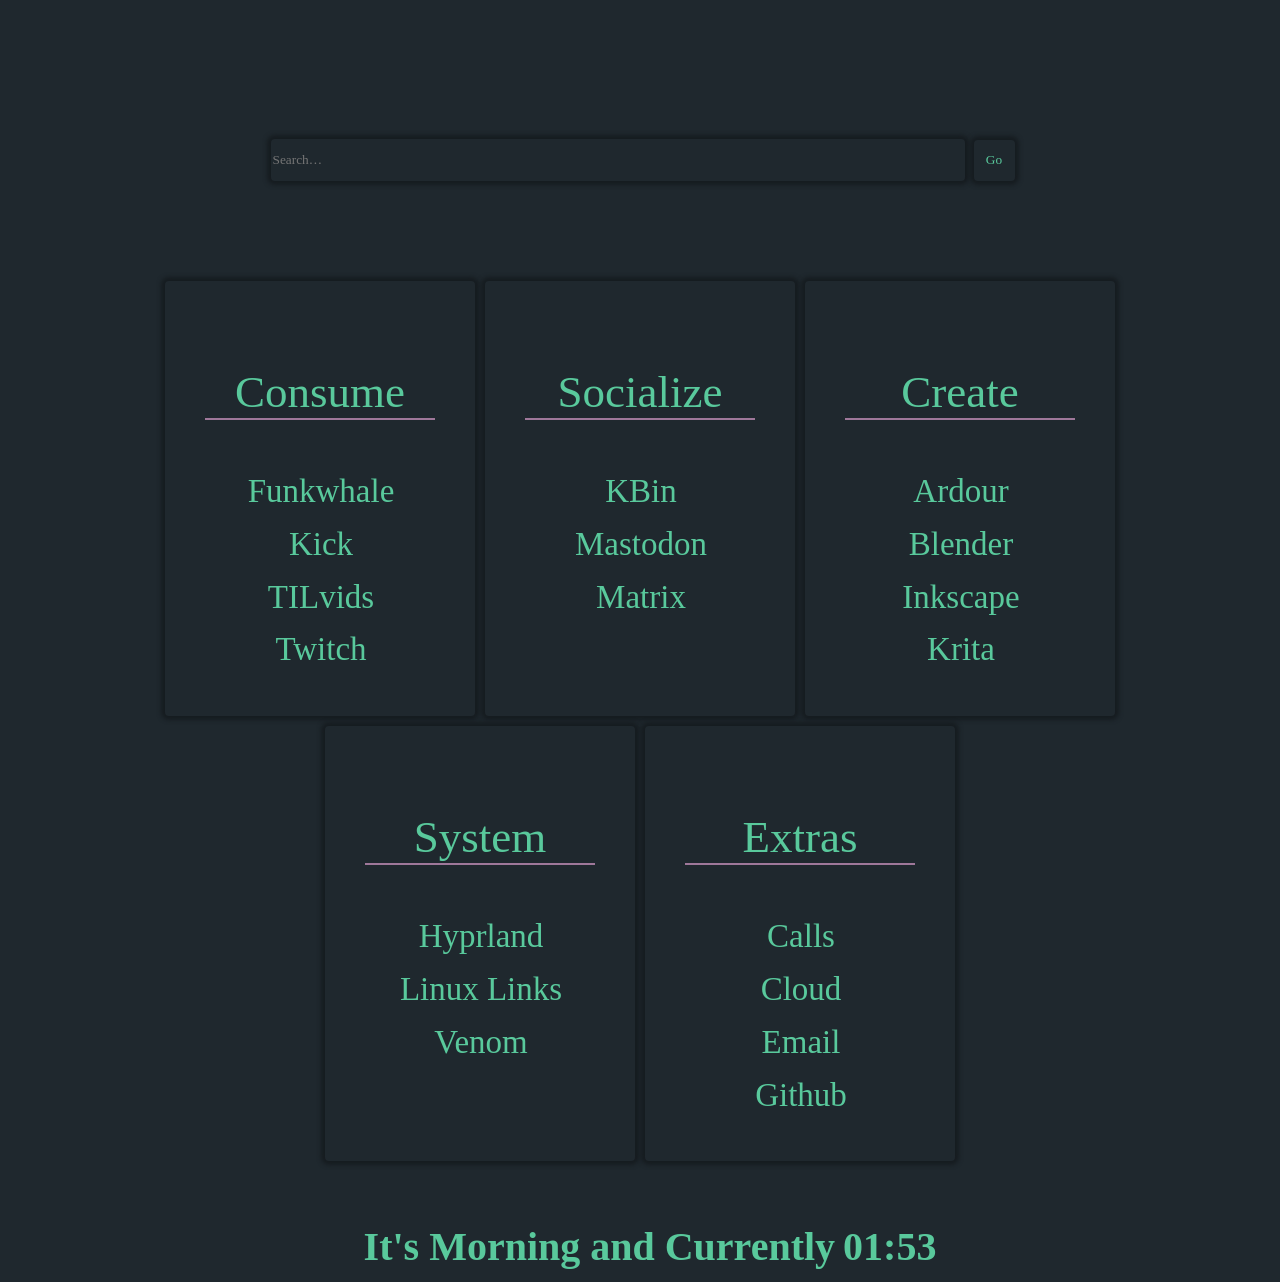
==== index.html @ 931ee43d "Add files via upload" ====
<!DOCTYPE html>
<html lang="en">
    <head>
        <meta charset="UTF-8">
        <meta name="viewport" content="width=device-width, initial-scale=1.0">
        <link rel="stylesheet" href="style.css">
	<link rel="icon" type="image/x-icon" href="favicon.ico">
        <link href="https://fonts.googleapis.com/css2?family=Barlow&display=swap" rel="stylesheet"> 
        <link href="https://fonts.googleapis.com/css2?family=Overpass+Mono:wght@300&display=swap" rel="stylesheet"> 
        <title>Launch Pad</title>
    </head>
    <body>
      <br/><br/>
      <div class="search_box">
          <form method="get" id="search" action="https://duckduckgo.com/">
            <input type="text" name="q" placeholder="Search…">
            <button type="submit">Go</button>
          </form>
        </div>
          <div class="lists">
            <div class="watch">
                <p class="list_title" id="w">Consume</p>
                <a href="https://network.funkwhale.audio/dashboards/d/overview/funkwhale-network-overview?orgId=1&refresh=2h">Funkwhale</a>
		<a href="https://kick.com">Kick</a>
                <a href="https://tilvids.com/home">TILvids</a>
                <a href="https://www.twitch.tv">Twitch</a>
            </div>
            <div class="social">
                <p class="list_title" id="s">Socialize</p>
		<a href="http://kbin.social">KBin</a>
                <a href="https://defcon.social/home">Mastodon</a>
                <a href="https://cinny.hackliberty.org">Matrix</a>
                
            </div>
            <div class="dev">
                <p class="list_title" id="d">Create</p>
		<a href="https://ardour.org">Ardour</a>
                <a href="https://www.blender.org">Blender</a>
		<a href="https://inkscape.org">Inkscape</a>
		<a href="https://krita.org/en/">Krita</a>
            </div>
            <div class="linux">
                <p class="list_title" id="l">System</p>
		<a href="https://hyprland.org">Hyprland</a>
                <a href="http://www.linuxlinks.com">Linux Links</a>
                <a href="https://venomlinux.org">Venom</a>
            </div>
            <div class="other">
                <p class="list_title" id="e">Extras</p>
		<a href="https://mumble.disroot.org">Calls</a>
                <a href="https://cloud.disroot.org/apps/dashboard/#/">Cloud</a>
                <a href="https://webmail.disroot.org/?_task=mail&_mbox=INBOX">Email</a>
                <a href="https://github.com/">Github</a>
            </div>
        </div>
        </br> </br> </br>
        <div class="info">
           <h1 id="greeting"></h1>&nbsp;&nbsp;
           <h1 id="time"></h1>
        </div>
        <script async type="text/javascript" src="script.js"></script>
    </body>
</html>
---- style.css ----
*{
    font-family: GohuFont Nerd Font;
}

body {
    background-color: #1F282E;
}

.search_box {
    display: flex;
    margin-top: 90px;
    vertical-align: center;
    justify-content: center;
}



button {
    background-color: #1F282E;
    color: #59C99C;
    box-shadow: 0 0 4px 4px #161c20;
    border-radius: 4px;
    border: none;
    height: 41px;
    width: 41px;
    margin-top: 5px;
}

input[type=text] {
    width: 690px;
    height: 40px;
    margin: 5px;
    background-color: #1F282E;
    color: #59C99C;
    box-shadow: 0 0 4px 4px #161c20;
    border-radius: 4px;
    border: none;
}

input:focus {
    width: 690px;
    height: 40px;
    margin: 5px;
    background-color: #1F282E;
    color: #59C99C;
    box-shadow: 0 0 4px 4px #161c20;
    border-radius: 4px;
    border: none;
}

.info {
    display: flex;
    justify-content: center;
    flex-direction: row;
    margin-left: 20px;
    line-height: 0;
}

#greeting, #time {
    font-size: 40px;
    color: #59C99C;
}

@media all and (max-width: 600px) {
    .info {
        justify-content: center;
        align-items: center;
        margin-left: 0px;
        margin-top: 30px;
    }
}
.list_title
{
    font-size: 45px;
    border-bottom: solid 2px #9F789A;
}
.lists {
    display: flex;
    margin-top: 90px;
    flex-wrap: wrap;
    vertical-align: center;
    justify-content: center;
}
.watch, .social, .dev, .linux, .other {
    display: flex;
    flex-direction: column;
    text-align: center;
    background-color: #1F282E;
    box-shadow: 0 0 4px 4px #161c20;
    border-radius: 4px;
    margin: 5px;
    width: 230px;
    padding: 40px;
}

a {
    transition: color 0.3s ease;
}
a:visited, a:link, a:active {
    color: #59C99C;
    text-decoration: none;
    font-size: 33px;
    text-indent: 2px;
    line-height: 1.6;
}
a:hover {
    color: #59C99C;
    text-decoration: underline;
}
#w,#s,#d,#l,#e
{
    color: #59C99C;
}
#mode {
   filter: invert(100%) sepia(0%) saturate(1620%) hue-rotate(8deg) brightness(94%) contrast(88%)
}
#mode:hover {
    filter: invert(56%) sepia(45%) saturate(6917%) hue-rotate(173deg) brightness(96%) contrast(82%) !important
}
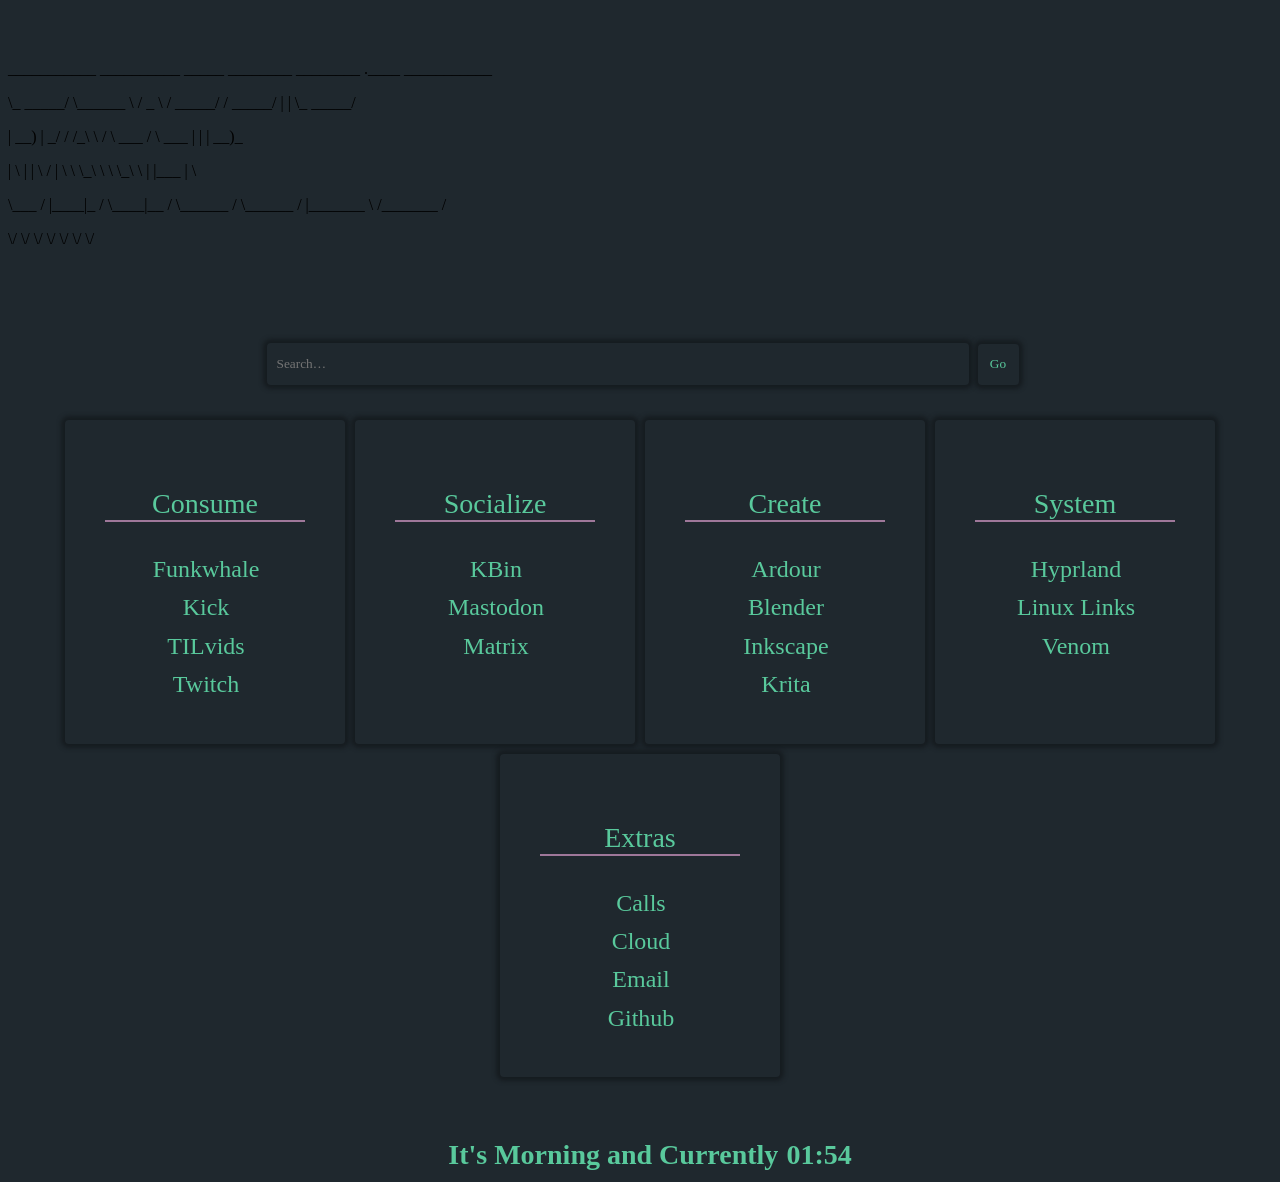
==== commit df4b2f4f: "Update index.html" ====
--- a/index.html
+++ b/index.html
@@ -11,6 +11,12 @@
     </head>
     <body>
       <br/><br/>
+      <p> ___________ __________     _____      ________    ________  .____      ___________ </p>
+      <p> \_   _____/ \______   \   /  _  \    /  _____/   /  _____/  |    |     \_   _____/ </p>
+      <p> |    __)    |       _/  /  /_\  \  /   \  ___  /   \  ___  |    |      |    __)_   </p>
+      <p> |     \     |    |   \ /    |    \ \    \_\  \ \    \_\  \ |    |___   |        \  </p>
+      <p> \___  /     |____|_  / \____|__  /  \______  /  \______  / |_______ \ /_______  /  </p>
+      <p>     \/             \/          \/          \/          \/          \/         \/   </p>
       <div class="search_box">
           <form method="get" id="search" action="https://duckduckgo.com/">
             <input type="text" name="q" placeholder="Search…">
--- a/style.css
+++ b/style.css
@@ -26,7 +26,7 @@
     margin-top: 5px;
 }
 
-input[type=text] {
+input {
     width: 690px;
     height: 40px;
     margin: 5px;
@@ -35,9 +35,10 @@
     box-shadow: 0 0 4px 4px #161c20;
     border-radius: 4px;
     border: none;
+    padding-left: 10px;
 }
 
-input:focus {
+input:focus, input:active {
     width: 690px;
     height: 40px;
     margin: 5px;
@@ -46,6 +47,7 @@
     box-shadow: 0 0 4px 4px #161c20;
     border-radius: 4px;
     border: none;
+    outline: none;
 }
 
 .info {
@@ -57,7 +59,7 @@
 }
 
 #greeting, #time {
-    font-size: 40px;
+    font-size: 28px;
     color: #59C99C;
 }
 
@@ -66,17 +68,17 @@
         justify-content: center;
         align-items: center;
         margin-left: 0px;
-        margin-top: 30px;
+        margin-top: 25px;
     }
 }
 .list_title
 {
-    font-size: 45px;
+    font-size: 28px;
     border-bottom: solid 2px #9F789A;
 }
 .lists {
     display: flex;
-    margin-top: 90px;
+    margin-top: 25px;
     flex-wrap: wrap;
     vertical-align: center;
     justify-content: center;
@@ -89,7 +91,7 @@
     box-shadow: 0 0 4px 4px #161c20;
     border-radius: 4px;
     margin: 5px;
-    width: 230px;
+    width: 200px;
     padding: 40px;
 }
 
@@ -99,7 +101,7 @@
 a:visited, a:link, a:active {
     color: #59C99C;
     text-decoration: none;
-    font-size: 33px;
+    font-size: 24px;
     text-indent: 2px;
     line-height: 1.6;
 }
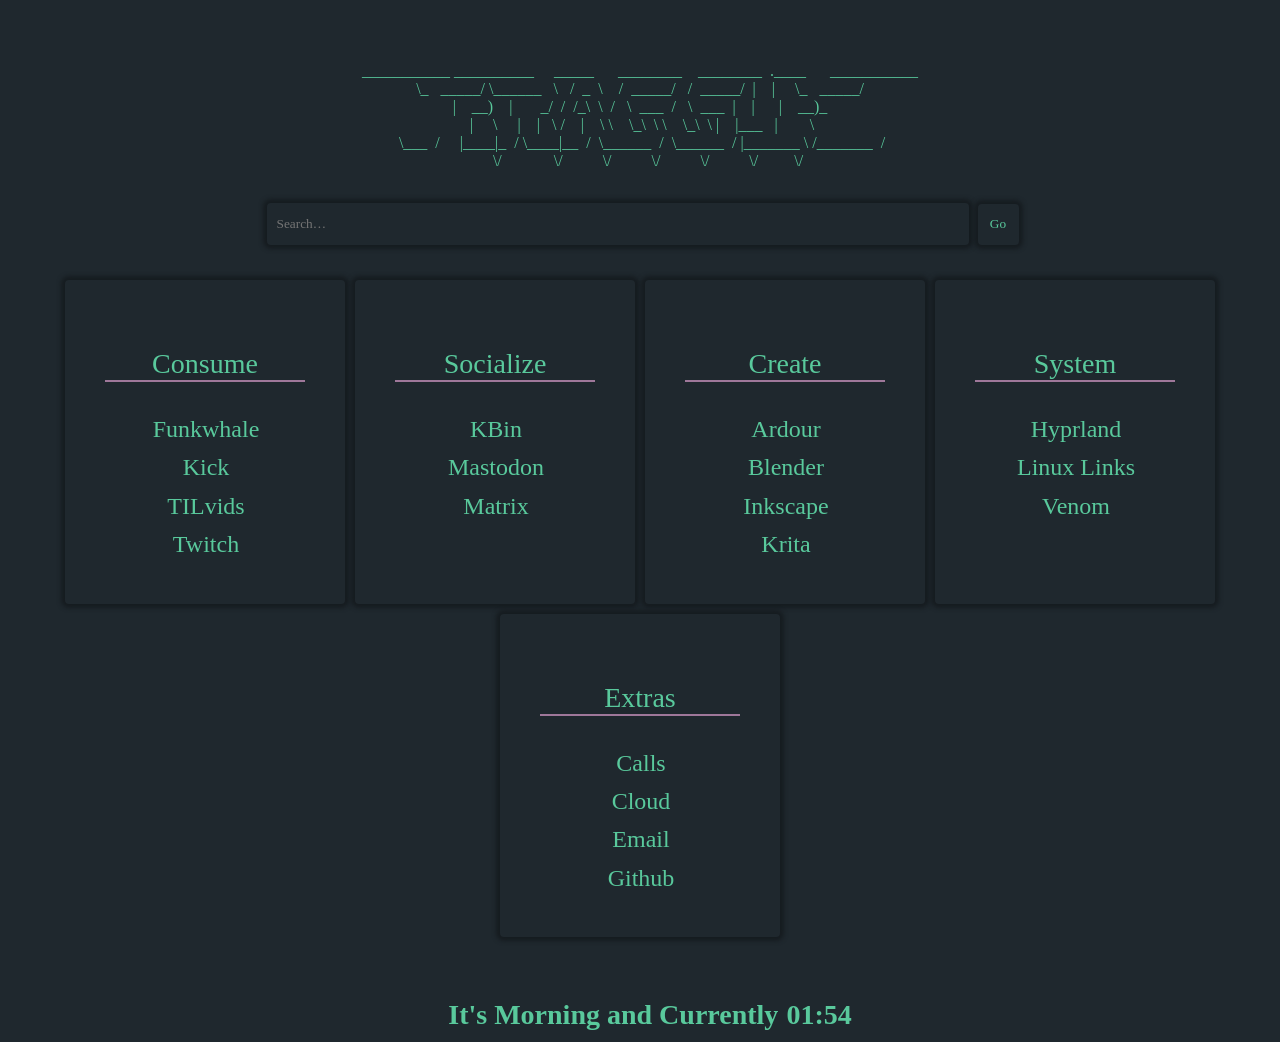
==== commit b1222b46: "Add files via upload" ====
--- a/index.html
+++ b/index.html
@@ -11,12 +11,14 @@
     </head>
     <body>
       <br/><br/>
-      <p> ___________ __________     _____      ________    ________  .____      ___________ </p>
-      <p> \_   _____/ \______   \   /  _  \    /  _____/   /  _____/  |    |     \_   _____/ </p>
-      <p> |    __)    |       _/  /  /_\  \  /   \  ___  /   \  ___  |    |      |    __)_   </p>
-      <p> |     \     |    |   \ /    |    \ \    \_\  \ \    \_\  \ |    |___   |        \  </p>
-      <p> \___  /     |____|_  / \____|__  /  \______  /  \______  / |_______ \ /_______  /  </p>
-      <p>     \/             \/          \/          \/          \/          \/         \/   </p>
+      <div class="name">
+___________ __________     _____      ________    ________  .____      ___________
+\_   _____/ \______   \   /  _  \    /  _____/   /  _____/  |    |     \_   _____/
+ |    __)    |       _/  /  /_\  \  /   \  ___  /   \  ___  |    |      |    __)_ 
+ |     \     |    |   \ /    |    \ \    \_\  \ \    \_\  \ |    |___   |        \
+ \___  /     |____|_  / \____|__  /  \______  /  \______  / |_______ \ /_______  /
+     \/             \/          \/          \/          \/          \/         \/ 
+      </div>
       <div class="search_box">
           <form method="get" id="search" action="https://duckduckgo.com/">
             <input type="text" name="q" placeholder="Search…">
--- a/style.css
+++ b/style.css
@@ -8,7 +8,7 @@
 
 .search_box {
     display: flex;
-    margin-top: 90px;
+    margin-top: 10px;
     vertical-align: center;
     justify-content: center;
 }
@@ -83,6 +83,14 @@
     vertical-align: center;
     justify-content: center;
 }
+
+.name {
+    position: relative;
+    text-align: center;
+    white-space: pre;
+    color: #59C99C;
+}
+
 .watch, .social, .dev, .linux, .other {
     display: flex;
     flex-direction: column;
@@ -119,3 +127,4 @@
 #mode:hover {
     filter: invert(56%) sepia(45%) saturate(6917%) hue-rotate(173deg) brightness(96%) contrast(82%) !important
 }
+
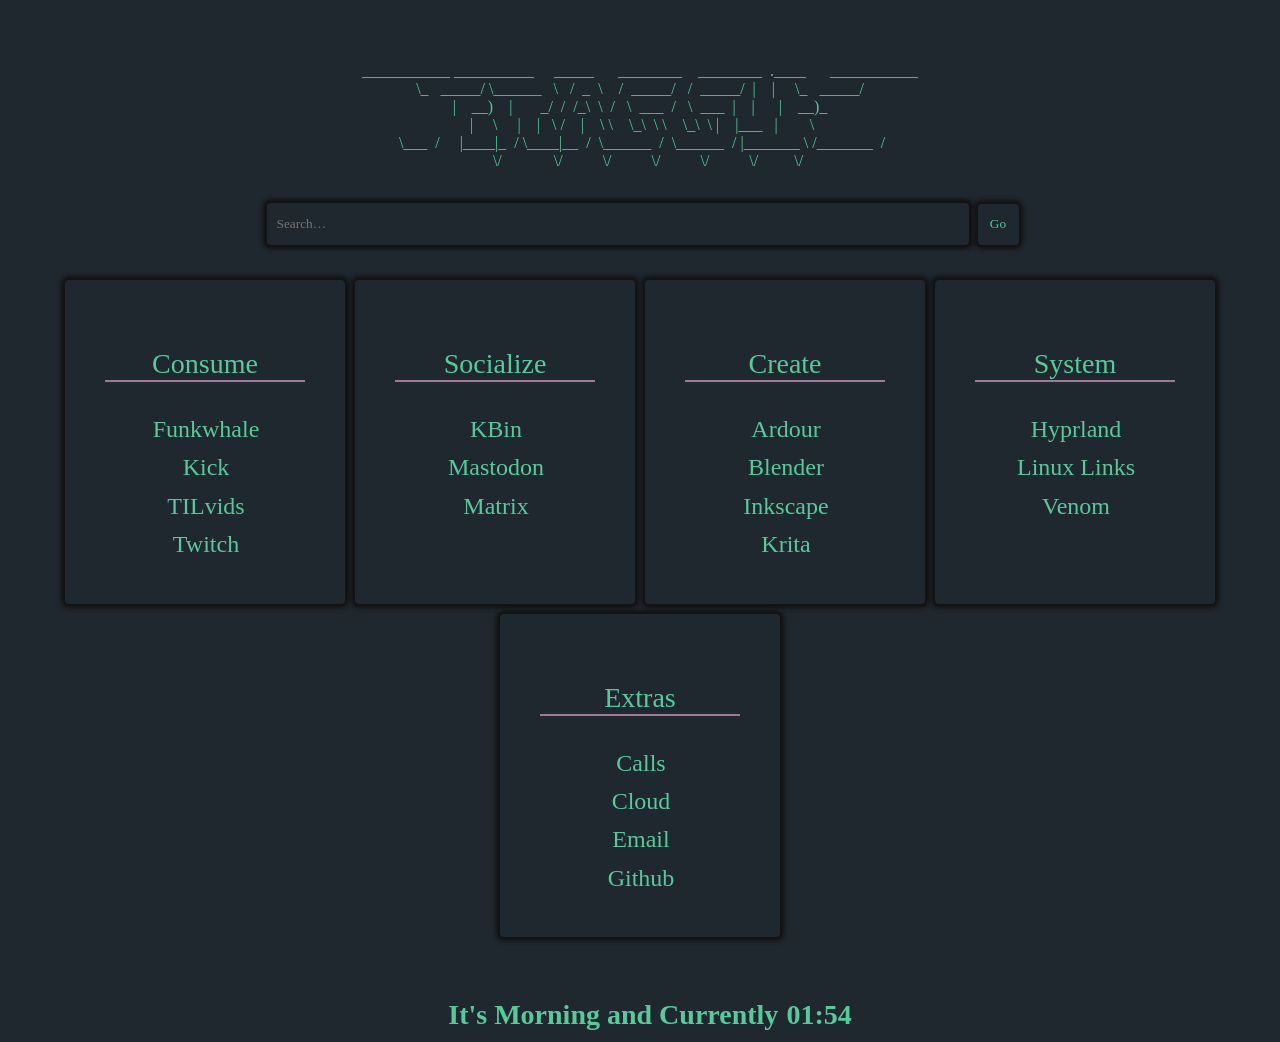
==== commit 6aee9090: "Update index.html" ====
--- a/index.html
+++ b/index.html
@@ -37,7 +37,7 @@
                 <p class="list_title" id="s">Socialize</p>
 		<a href="http://kbin.social">KBin</a>
                 <a href="https://defcon.social/home">Mastodon</a>
-                <a href="https://cinny.hackliberty.org">Matrix</a>
+                <a href="https://element.hackliberty.org">Matrix</a>
                 
             </div>
             <div class="dev">
--- a/style.css
+++ b/style.css
@@ -1,5 +1,5 @@
 *{
-    font-family: GohuFont Nerd Font;
+    font-family: "GohuFont 14 Nerd Font";
 }
 
 body {
@@ -18,7 +18,7 @@
 button {
     background-color: #1F282E;
     color: #59C99C;
-    box-shadow: 0 0 4px 4px #161c20;
+    box-shadow: 0 0 4px 4px #121212;
     border-radius: 4px;
     border: none;
     height: 41px;
@@ -32,7 +32,7 @@
     margin: 5px;
     background-color: #1F282E;
     color: #59C99C;
-    box-shadow: 0 0 4px 4px #161c20;
+    box-shadow: 0 0 4px 4px #121212;
     border-radius: 4px;
     border: none;
     padding-left: 10px;
@@ -44,7 +44,7 @@
     margin: 5px;
     background-color: #1F282E;
     color: #59C99C;
-    box-shadow: 0 0 4px 4px #161c20;
+    box-shadow: 0 0 4px 4px #121212;
     border-radius: 4px;
     border: none;
     outline: none;
@@ -96,7 +96,7 @@
     flex-direction: column;
     text-align: center;
     background-color: #1F282E;
-    box-shadow: 0 0 4px 4px #161c20;
+    box-shadow: 0 0 4px 4px #121212;
     border-radius: 4px;
     margin: 5px;
     width: 200px;
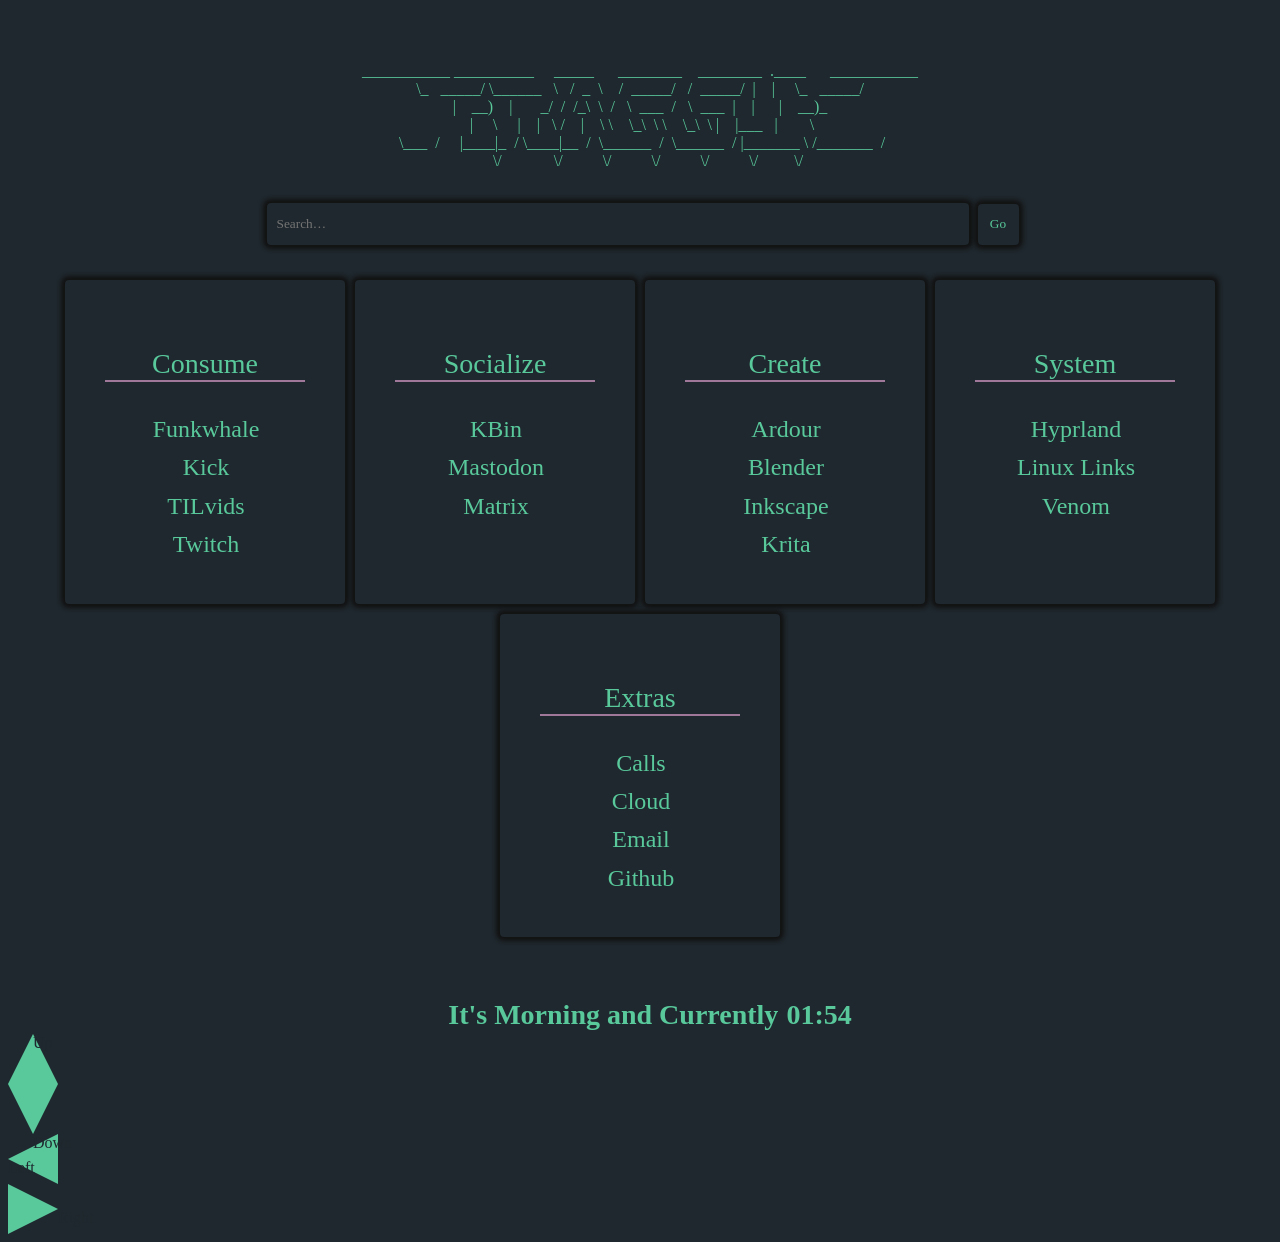
==== commit 17ab53e4: "Add directional buttons to index.html" ====
--- a/index.html
+++ b/index.html
@@ -67,5 +67,11 @@
            <h1 id="time"></h1>
         </div>
         <script async type="text/javascript" src="script.js"></script>
+		<div class="buttons">
+			<div class="button_up">Up</div>
+			<div class="button_down">Down</div>
+			<div class="button_left">Left</div>
+			<div class="button_right">Right</div>
+		</div>
     </body>
 </html>
--- a/style.css
+++ b/style.css
@@ -24,6 +24,42 @@
     height: 41px;
     width: 41px;
     margin-top: 5px;
+}
+
+.button_up {
+	width: 0;
+	height: 0;
+	border-left: 25px solid transparent;
+	border-right: 25px solid transparent;
+	border-bottom: 50px solid #59C99C;
+    color: #1F282E;
+}
+
+.button_down {
+	width: 0;
+	height: 0;
+	border-left: 25px solid transparent;
+	border-right: 25px solid transparent;
+	border-top: 50px solid #59C99C;
+    color: #1F282E;
+}
+
+.button_left {
+	width: 0;
+	height: 0;
+	border-top: 25px solid transparent;
+	border-right: 50px solid #59C99C;
+	border-bottom: 25px solid transparent;
+    color: #1F282E;
+}
+
+.button_right {
+    width: 0;
+	height: 0;
+	border-top: 25px solid transparent;
+	border-left: 50px solid #59C99C;
+	border-bottom: 25px solid transparent;
+    color: #1F282E;
 }
 
 input {
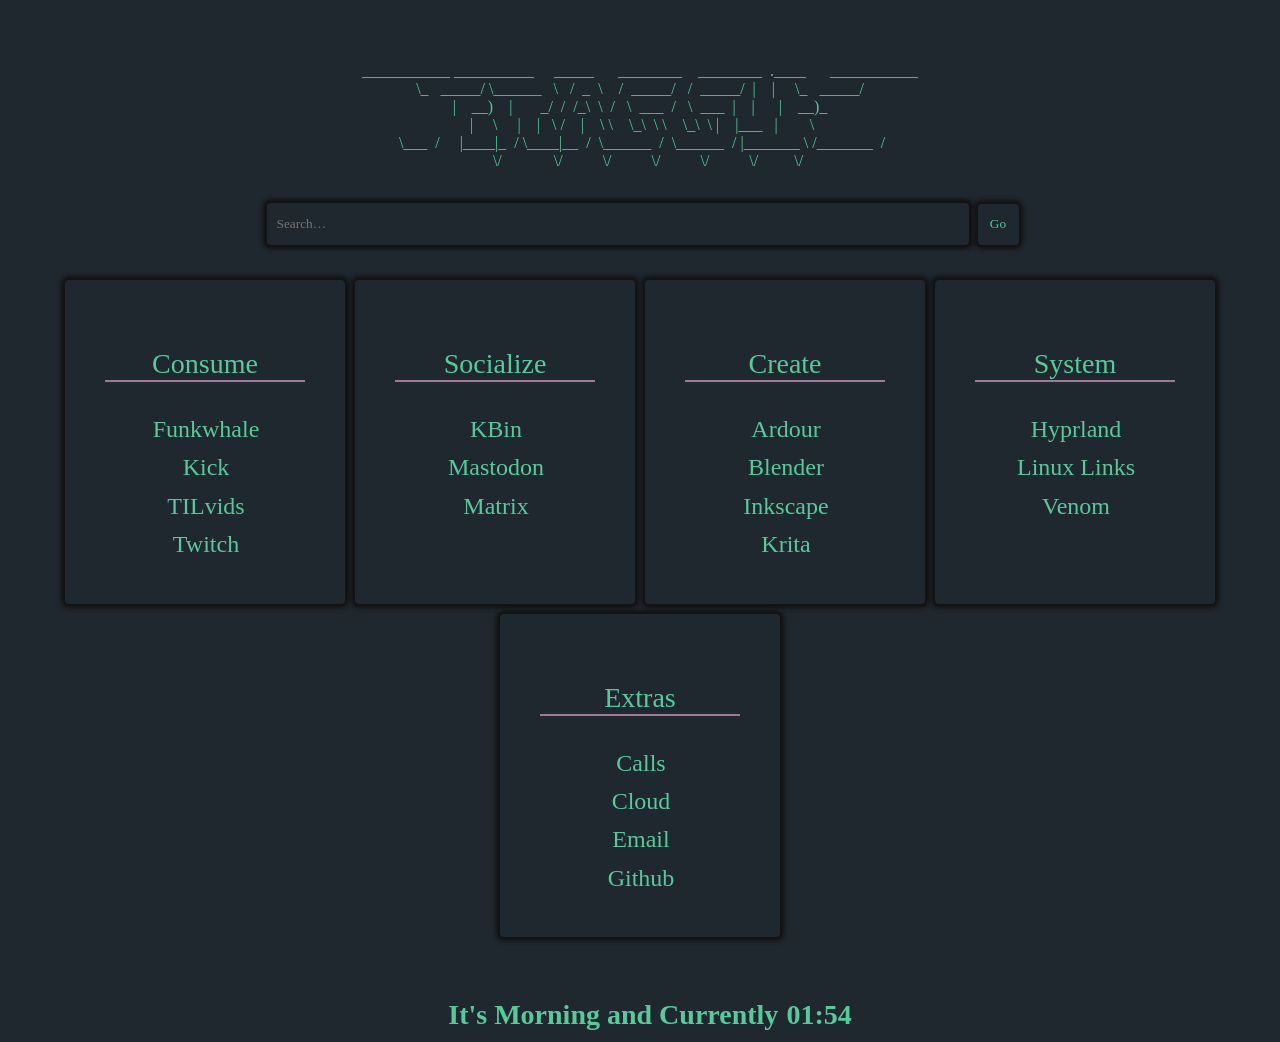
==== commit 0feff014: "Update index.html" ====
--- a/index.html
+++ b/index.html
@@ -67,11 +67,5 @@
            <h1 id="time"></h1>
         </div>
         <script async type="text/javascript" src="script.js"></script>
-		<div class="buttons">
-			<div class="button_up">Up</div>
-			<div class="button_down">Down</div>
-			<div class="button_left">Left</div>
-			<div class="button_right">Right</div>
-		</div>
     </body>
 </html>
--- a/style.css
+++ b/style.css
@@ -24,6 +24,14 @@
     height: 41px;
     width: 41px;
     margin-top: 5px;
+}
+
+#buttons {
+	background-color: transparent;
+	width: 400px;
+	display: flex;
+    justify-content: center;
+    flex-direction: row;
 }
 
 .button_up {
